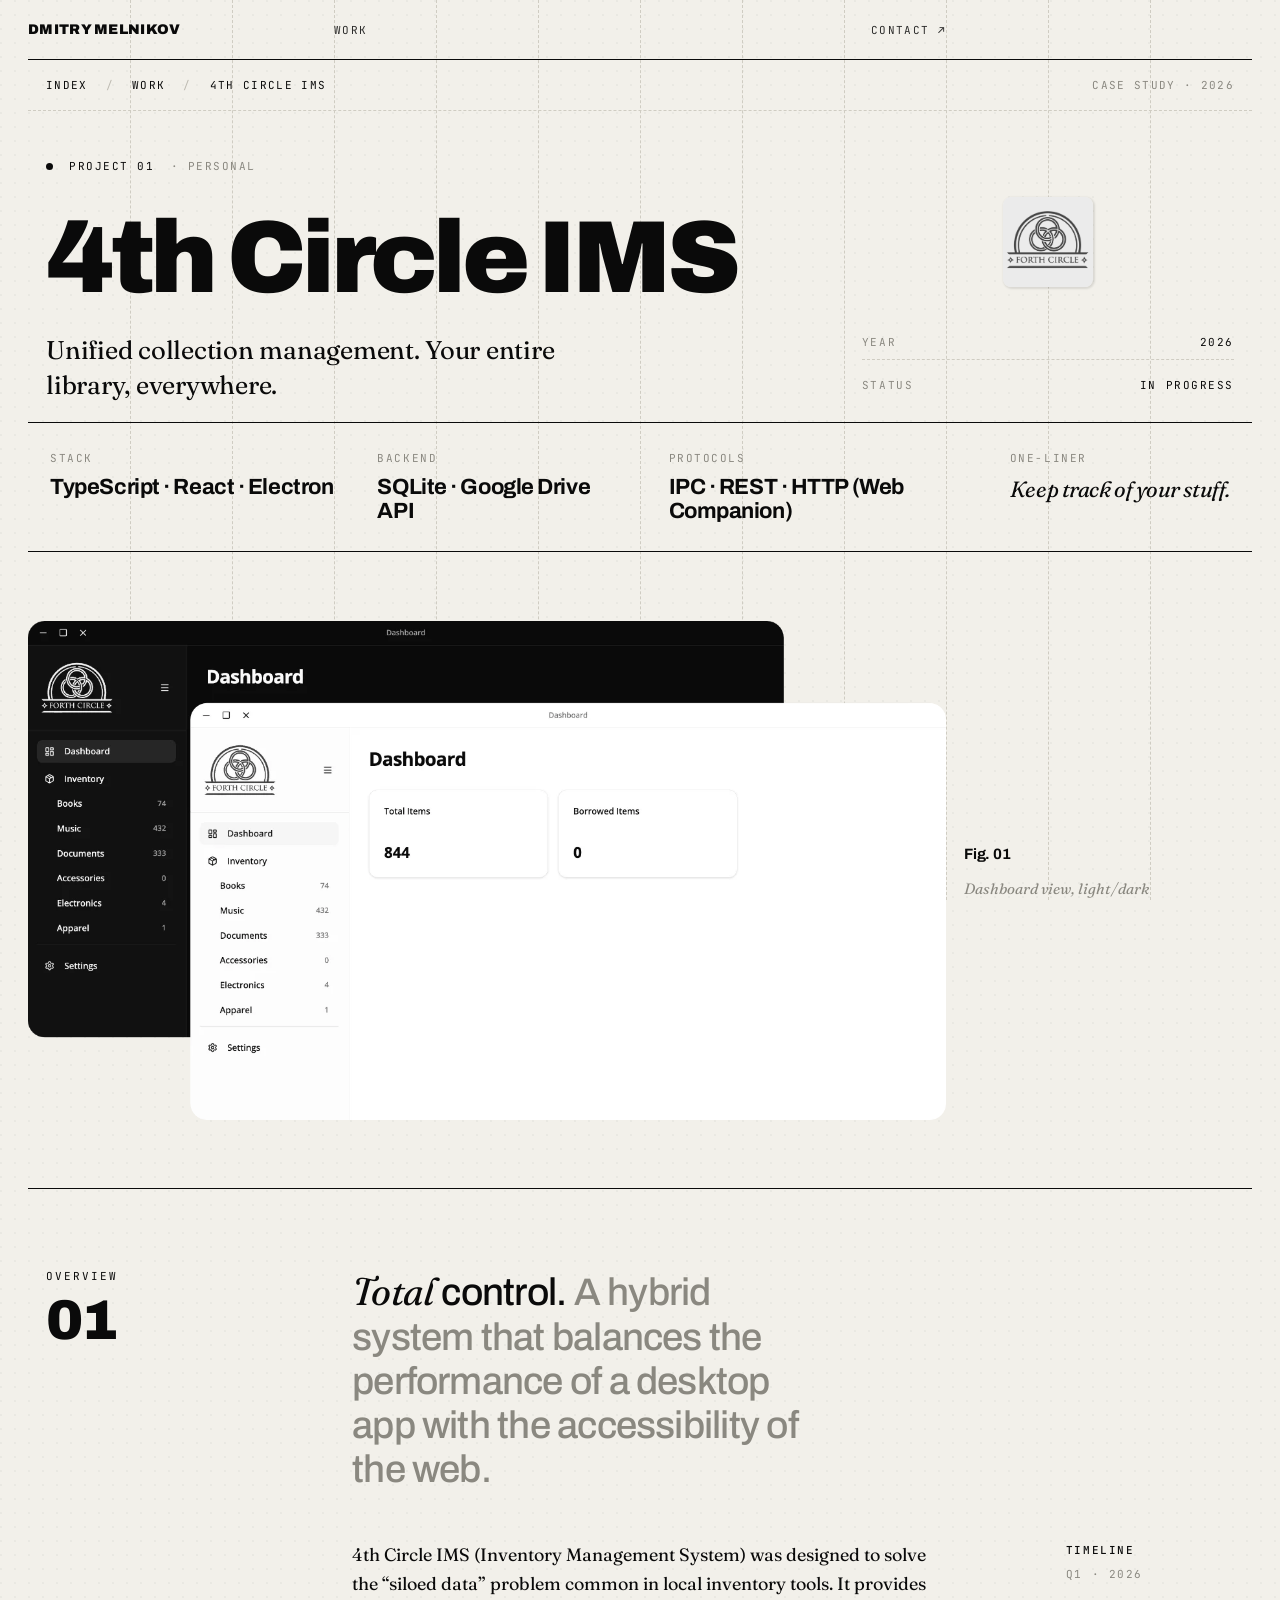
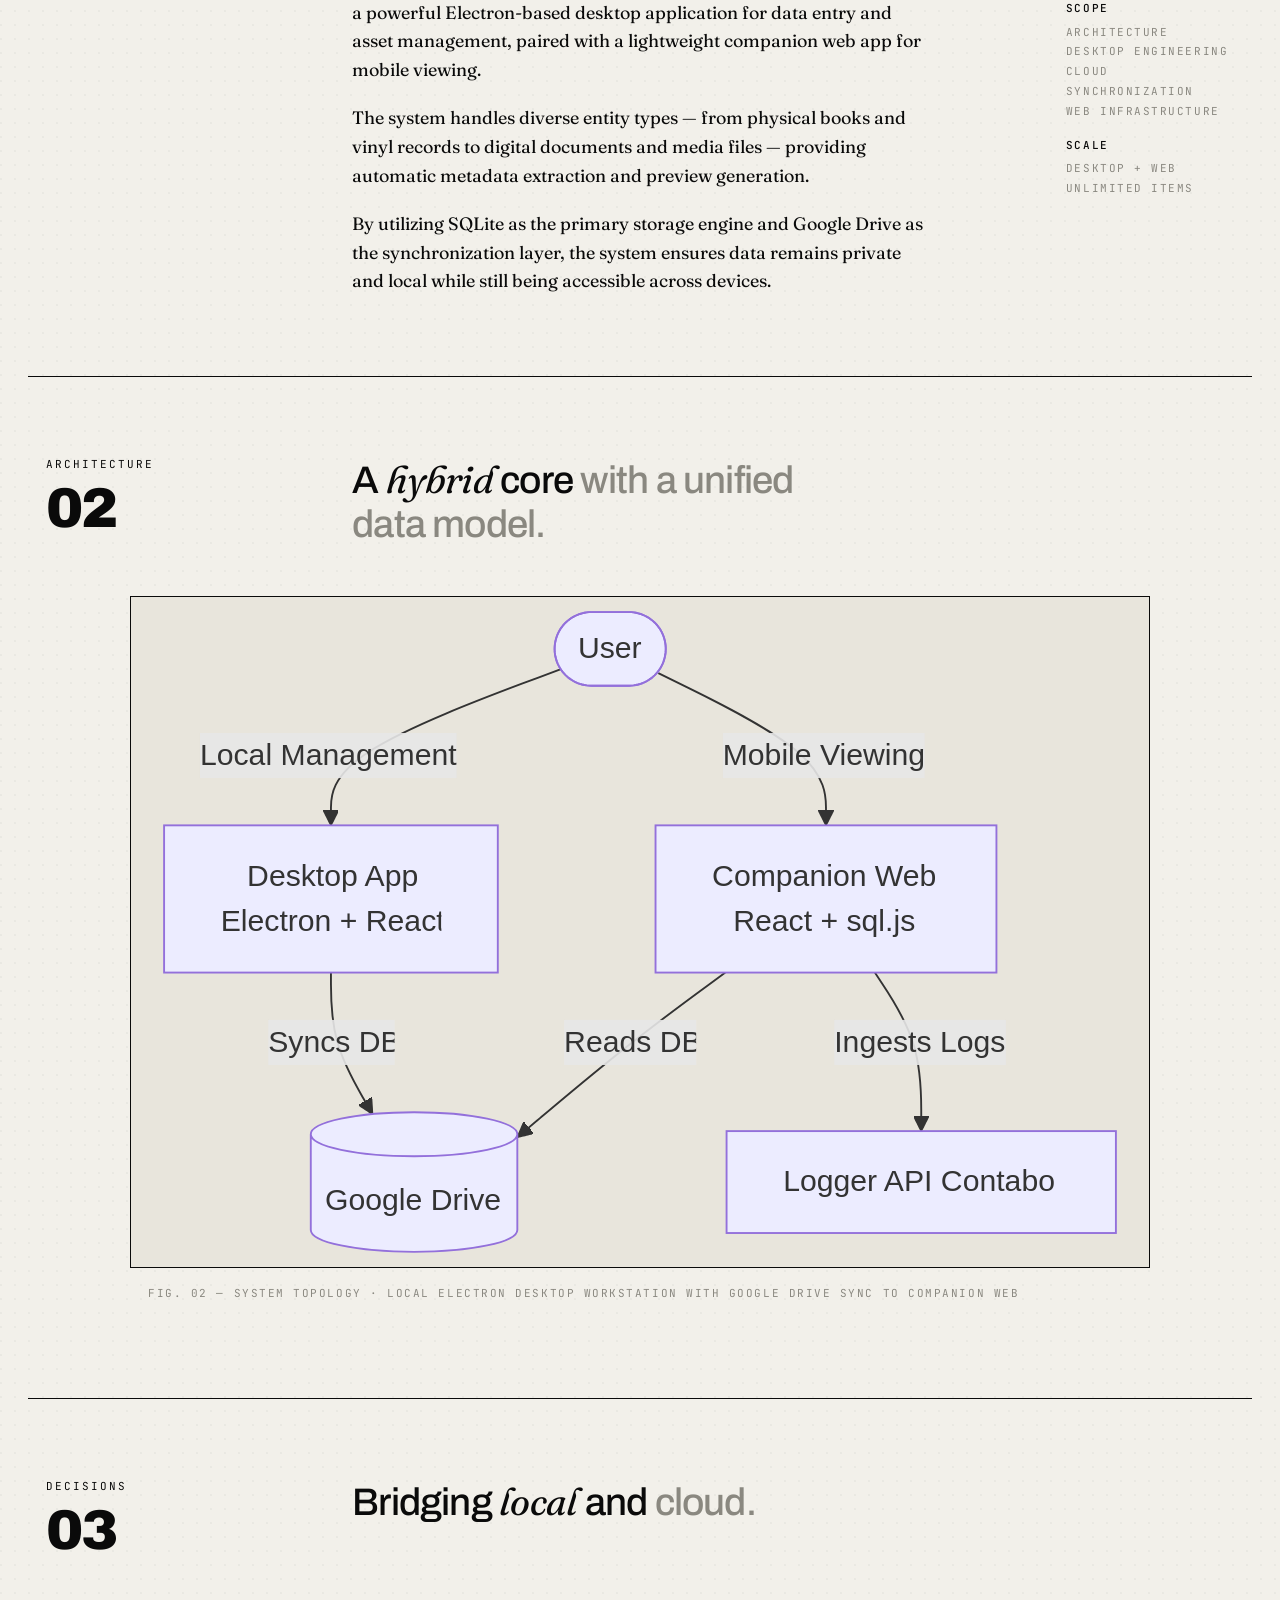
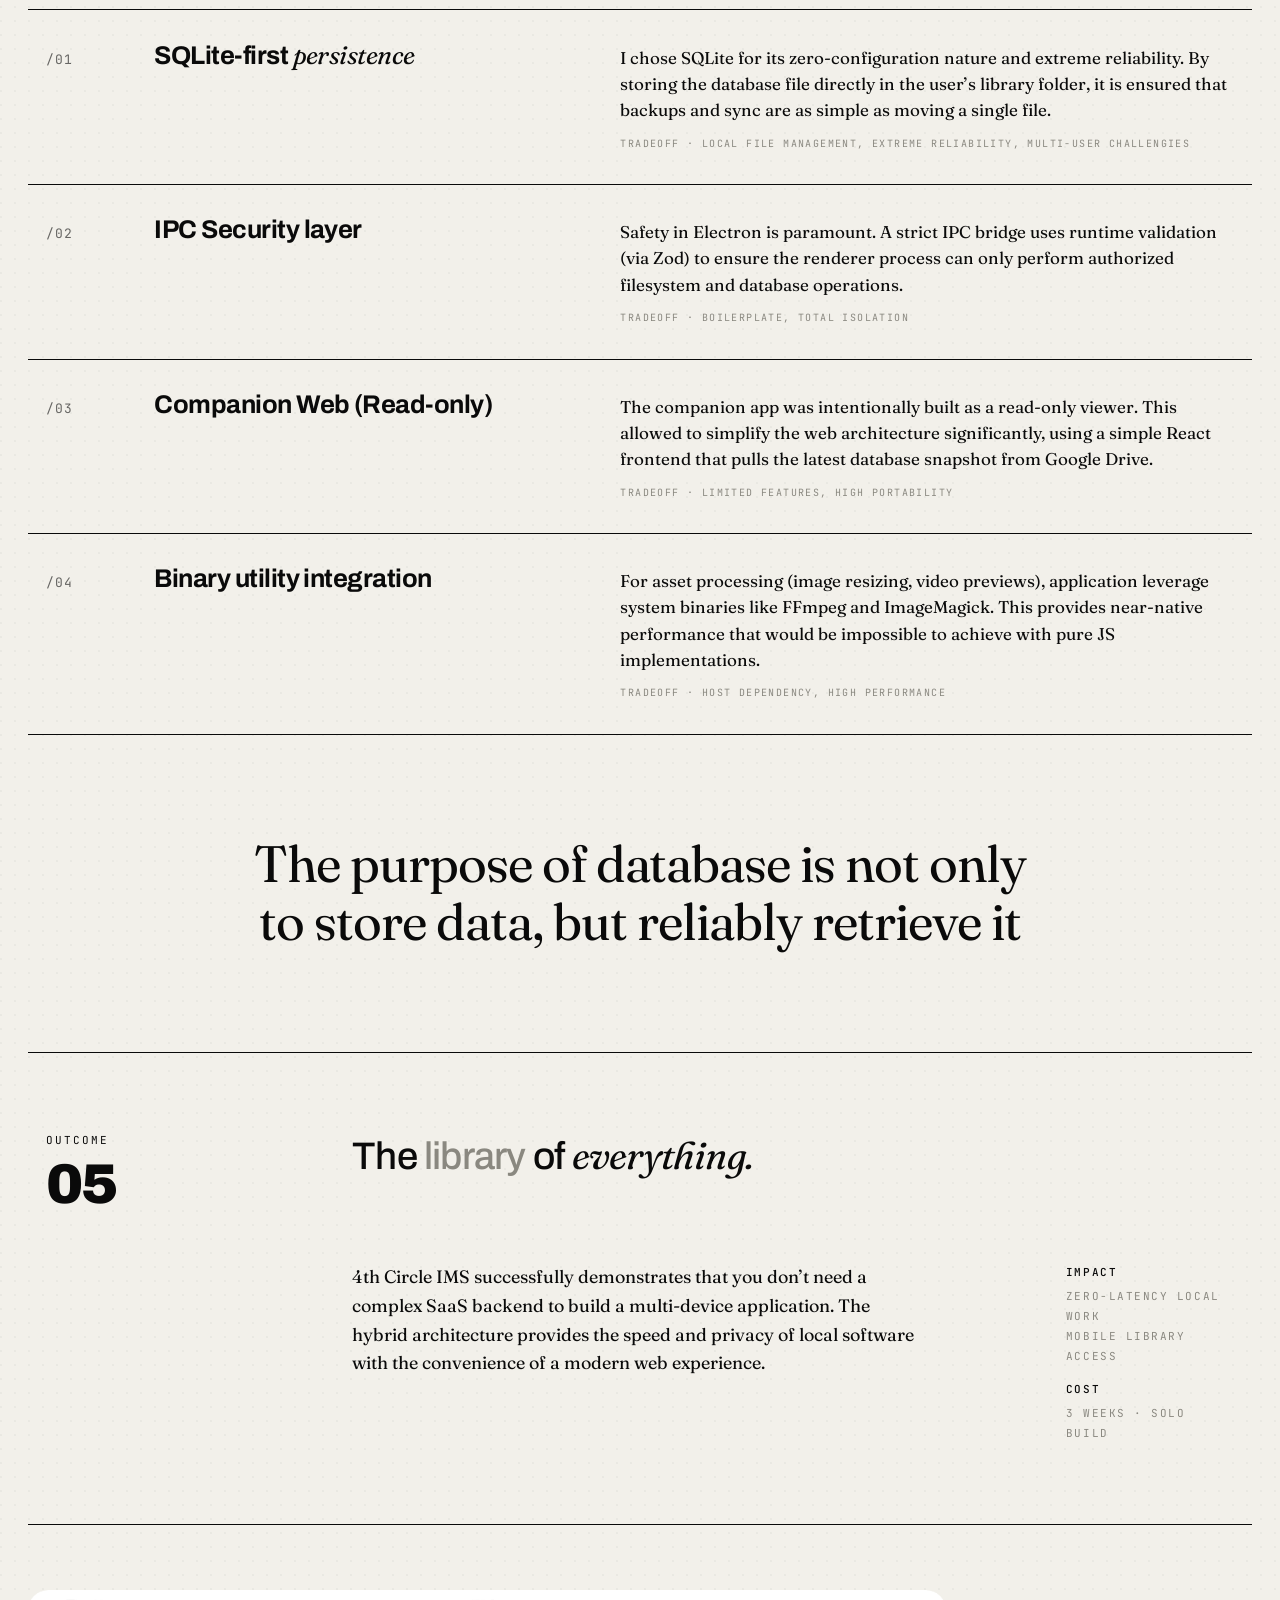
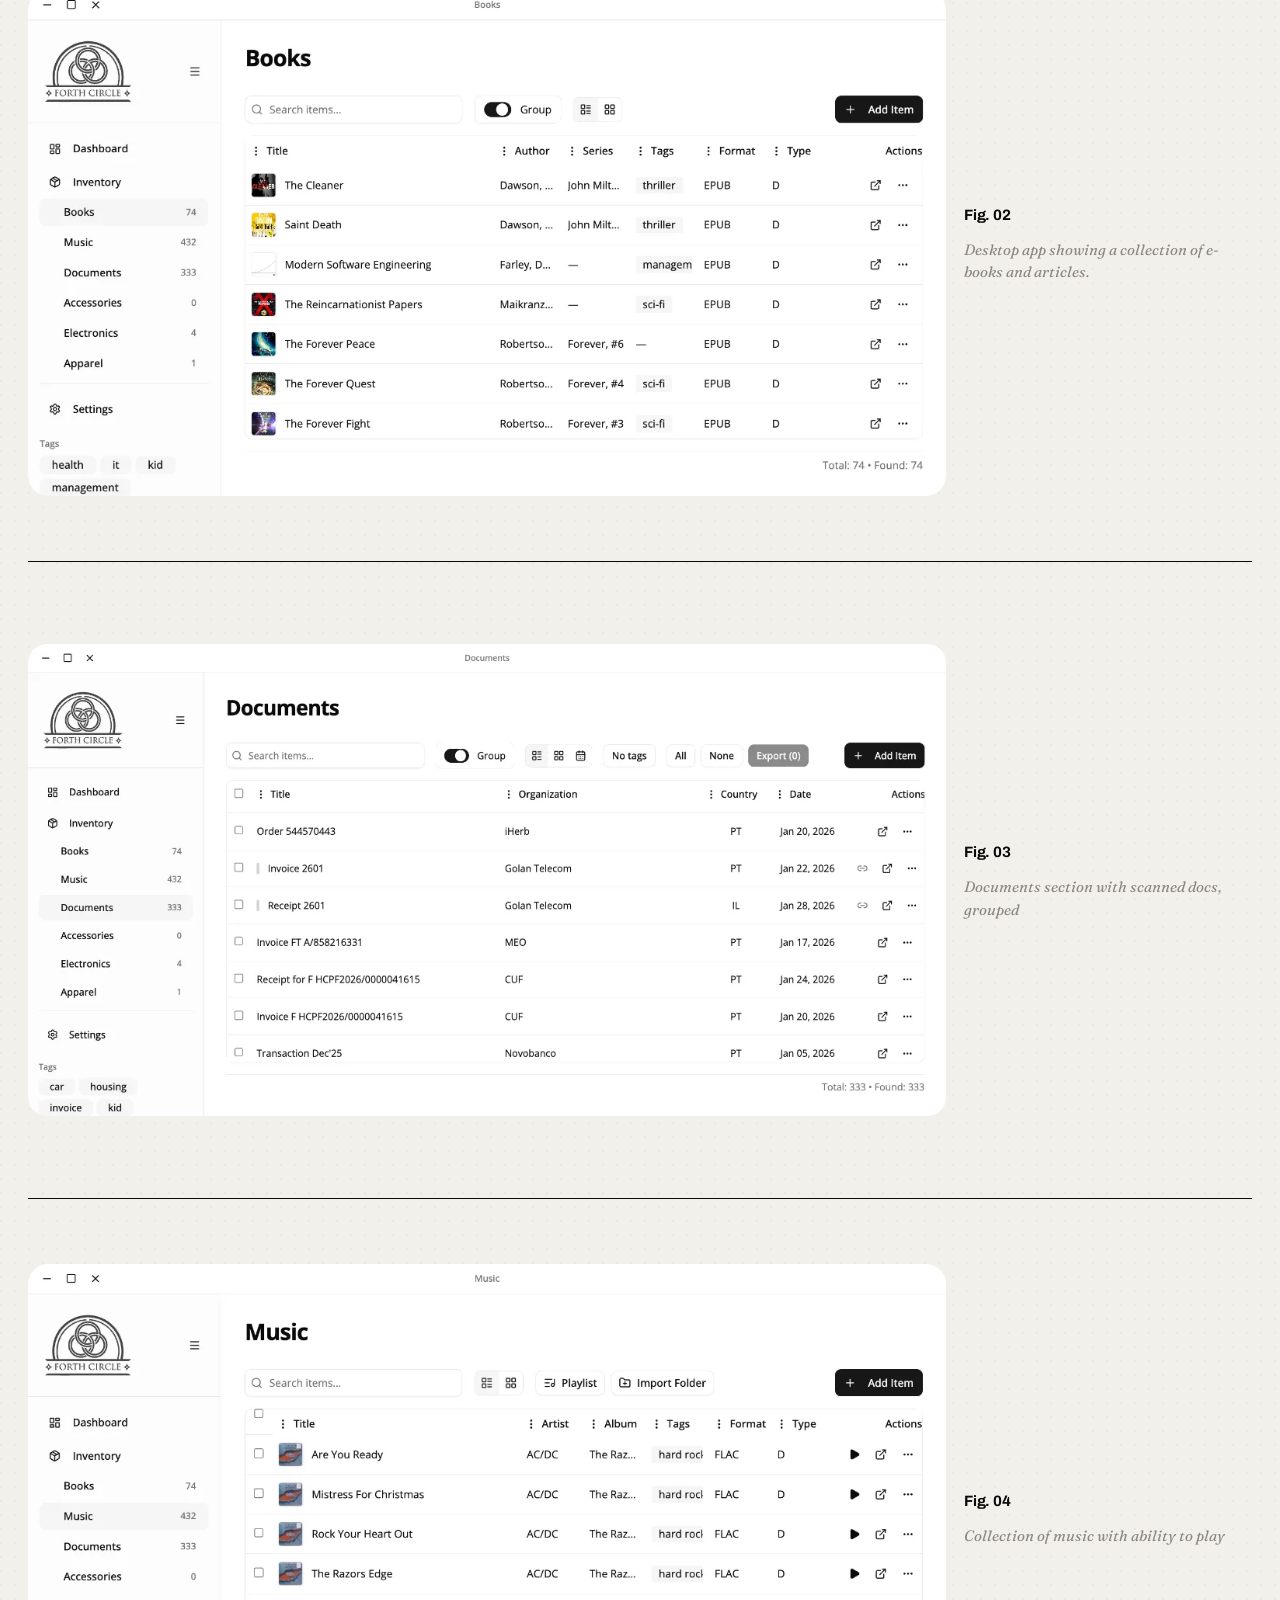
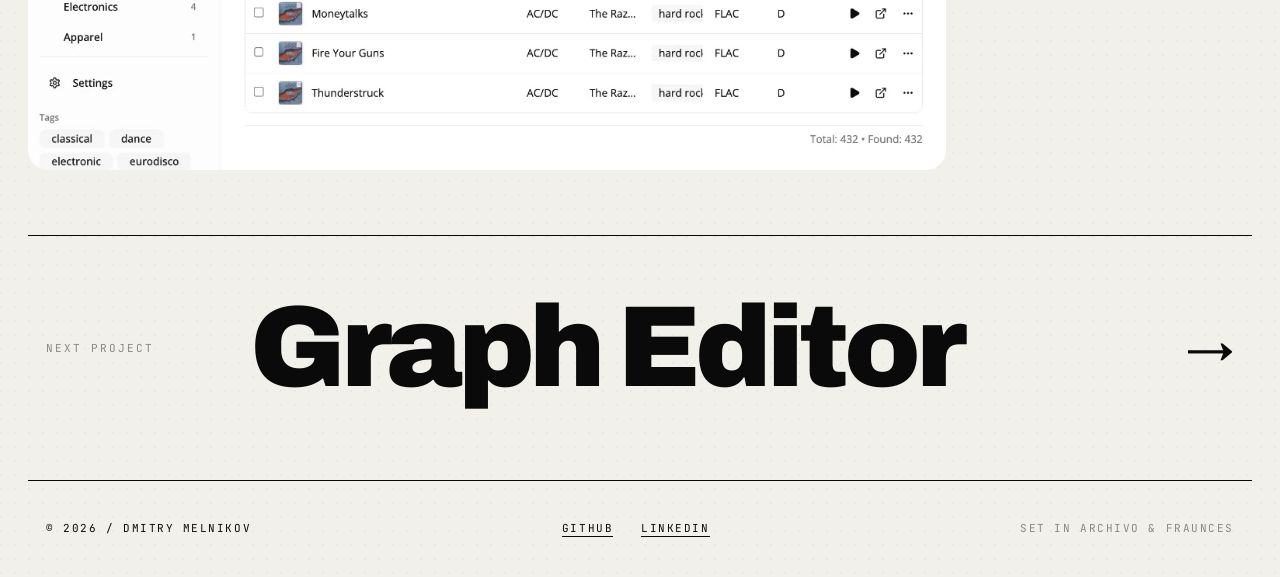
==== work/4th-circle-ims/index.html @ 2a7f94ef "v3" ====
<!DOCTYPE html><html lang="en"> <head><meta charset="UTF-8"><meta name="viewport" content="width=device-width, initial-scale=1.0"><meta name="generator" content="Astro v6.4.5"><meta name="description" content="A comprehensive hybrid inventory management system featuring an Electron desktop workstation and a companion web viewer, linked via Google Drive sync."><link rel="icon" type="image/x-icon" href="/favicon.ico"><link rel="icon" type="image/png" sizes="32x32" href="/favicon-32.png"><link rel="icon" type="image/png" sizes="192x192" href="/favicon-192.png"><link rel="apple-touch-icon" sizes="180x180" href="/apple-touch-icon.png"><link rel="manifest" href="/site.webmanifest"><title>4th Circle IMS — Dmitry</title><link rel="preconnect" href="https://fonts.googleapis.com"><link rel="preconnect" href="https://fonts.gstatic.com" crossorigin><link rel="stylesheet" href="https://fonts.googleapis.com/css2?family=Archivo:wght@400;500;700;900&family=JetBrains+Mono:wght@400;500&family=Fraunces:ital,opsz,wght@0,9..144,400;0,9..144,500;1,9..144,400&display=swap"><script type="module">class p extends Error{constructor(r){super("Could not get the public IP address",r),this.name="IpNotFoundError"}}const l=(t,r)=>{if(!t||typeof t!="string")return!1;if(r==="v6")return/^[\da-f:]+$/i.test(t)&&t.includes(":");const e=t.split(".");return e.length===4&&e.every(n=>{const o=Number(n);return!Number.isNaN(o)&&o>=0&&o<=255})},d=(t,r)=>{if(r&&r.throwIfAborted(),!t&&!r)return;const e=[];return t&&e.push(AbortSignal.timeout(t)),r&&e.push(r),e.length===1?e[0]:AbortSignal.any(e)},f=async(t,r)=>{if(!r)return t;r.throwIfAborted();const e=new Promise((n,o)=>{r.addEventListener("abort",()=>o(r.reason),{once:!0})});return Promise.race([t,e])},h=async(t,r,e={})=>{const o=[...r,...e.fallbackUrls??[]].map(async s=>{const i=await fetch(s);if(!i.ok)throw new Error(`HTTP ${i.status}: ${i.statusText}`);const u=(await i.text()).trim();if(l(u,t))return u;throw new Error("Invalid IP")});try{return await Promise.any(o)}catch(s){const c=(s.errors??[]).at?.(-1)??s;throw new p({cause:c})}},m=(t,r,e)=>{const n=d(e.timeout,e.signal);return f(r(),n)},w={timeout:5e3,onlyHttps:!1},g={v4:["https://ipv4.icanhazip.com/","https://api.ipify.org/"],v6:["https://ipv6.icanhazip.com/","https://api6.ipify.org/"]},y=(t,r)=>(e={})=>{const n={...w,...e};return m(t,()=>r(t,n),n)},b=(t,r)=>h(t,g[t],r),v=y("v4",b),I="https://logger-api.mlnkv.net/api",E="6g2mfVJG7GGqg5M5";async function a(t,r,e,n=0){const o={timestamp:new Date().toISOString(),level:t,message:r,env:"production",context:e};try{!(await fetch(`${I}/v1/ingest`,{method:"POST",headers:{"content-type":"application/json","x-ingest-key":E},body:JSON.stringify(o),keepalive:!0})).ok&&n===0&&setTimeout(()=>a(t,r,e,1),500)}catch{n===0&&setTimeout(()=>a(t,r,e,1),500)}}function P(){v().then(t=>{const r=window.location.pathname,e=r==="/"?"homepage":r.replace(/^\/|\/$/g,"");a("info","page_loaded",{ip:t,domain:"visit",to:e,path:r,referrer:document.referrer||null})},()=>{const t=window.location.pathname,r=t==="/"?"homepage":t.replace(/^\/|\/$/g,"");a("info","page_loaded",{ip:null,domain:"visit",to:r,path:t,referrer:document.referrer||null})})}P();</script><script type="module">const e=document.getElementById("scrollToTop");window.onscroll=function(){document.body.scrollTop>window.innerHeight/2||document.documentElement.scrollTop>window.innerHeight/2?(e?.classList.add("visible"),e?.classList.remove("hidden")):(e?.classList.add("hidden"),e?.classList.remove("visible"))};</script><link rel="stylesheet" href="/_astro/Base.BFqmHQPo.css">
<link rel="stylesheet" href="/_astro/_slug_.BE7n2Sn3.css"></head> <body> <div class="grid-lines" aria-hidden="true"> <span></span><span></span><span></span><span></span> <span></span><span></span><span></span><span></span> <span></span><span></span><span></span><span></span> </div> <div class="shell"> <header class="topbar rise d1"> <a href="/" class="brand"> <!-- <span class="brand-mark" aria-hidden="true"></span> -->
DMITRY MELNIKOV
</a> <div class="nav-item"><a href="/#work">Work</a></div> <!-- <div class="nav-item"><a href="/writing">Writing</a></div> --> <div class="nav-item right"> <a href="https://www.linkedin.com/in/dmitry-melnikov-pm/">Contact ↗</a> </div> </header>   <nav class="crumb rise d1"> <div class="left"> <a href="/">Index</a> <span class="sep">/</span> <a href="/#work">Work</a> <span class="sep">/</span> <span>4th Circle IMS</span> </div> <div class="right">Case study · 2026</div> </nav>  <section class="p-hero"> <div class="p-hero-left"> <div class="p-hero-tag rise d2"> <span class="dot"></span> <span>Project 01</span> <span class="mute">· Personal</span> </div> <h1 class="project-title rise d2">4th Circle IMS</h1> <p class="project-sub rise d3">Unified collection management. <span class="soft">Your entire library, everywhere.</span></p> </div> <div class="p-hero-right rise d4"> <div class="p-icon" style="background-image: url(/_astro/icon.CFMRCSYI.webp)"></div> <div class="row"> <span class="k">Year</span><span class="v">2026</span> </div> <div class="row"> <span class="k">Status</span><span class="v">In progress</span> </div>  </div> </section>  <section class="strip"> <div class="strip-cell"> <div class="label">Stack</div> <div class="val">TypeScript · React · Electron</div> </div> <div class="strip-cell"> <div class="label">Backend</div> <div class="val">SQLite · Google Drive API</div> </div>  <div class="strip-cell"> <div class="label">Protocols</div> <div class="val">IPC · REST · HTTP (Web Companion)</div> </div> <div class="strip-cell"> <div class="label">One-liner</div> <div class="val serif">Keep track of your stuff.</div> </div> </section>  <section class="cover"> <div class="cover-art" style="background-image: url(/_astro/cover.C3upI4Th.webp)" aria-label="Light/dark theme support"></div> <div class="cover-caption"> <strong>Fig. 01</strong> <p>Dashboard view, light/dark</p> </div> </section> <section id="section" class="block" style> <div class="sec-head"> <div class="sec-num"> Overview <span class="big">01</span> </div> <h2 class="sec-title"> <p><span class="serif">Total </span>control. <span class="soft">A hybrid system that balances the performance of a desktop app with the accessibility of the web.</span></p> </h2> </div> <div class="prose"> <div class="prose-body"> <p>4th Circle IMS (Inventory Management System) was designed to solve the “siloed data” problem common in local inventory tools. It provides a powerful Electron-based desktop application for data entry and asset management, paired with a lightweight companion web app for mobile viewing.</p><p>The system handles diverse entity types — from physical books and vinyl records to digital documents and media files — providing automatic metadata extraction and preview generation.</p><p>By utilizing SQLite as the primary storage engine and Google Drive as the synchronization layer, the system ensures data remains private and local while still being accessible across devices.</p> </div> <div class="prose-side"> <p><strong>Timeline</strong>
Q1 · 2026
<strong>Scope</strong>
Architecture<br/>Desktop Engineering<br/>Cloud Synchronization<br/>Web Infrastructure
<strong>Scale</strong>
Desktop + Web<br/>Unlimited Items</p> </div> </div> </section>
<section id="section" class="block" style> <div class="sec-head"> <div class="sec-num"> Architecture <span class="big">02</span> </div> <h2 class="sec-title"> <p>A <span class="serif">hybrid </span>core <span class="soft">with a unified data model.</span></p> </h2> </div> <div class="arch-wrap"> <div class="arch"> <img src="/_astro/architecture.DsLuJLRJ.svg" alt="4th Circle IMS architecture diagram showing Electron, SQLite, Google Drive, and React Companion Web"> </div> <div class="arch-caption"> <span>Fig. 02 — System Topology · Local Electron desktop workstation with Google Drive sync to Companion Web</span> <span></span> </div> </div> </section>
<section id="section" class="block" style="padding-bottom:0;border-bottom:0;"> <div class="sec-head"> <div class="sec-num"> Decisions <span class="big">03</span> </div> <h2 class="sec-title"> <p>Bridging <span class="serif">local </span>and <span class="soft">cloud.</span></p> </h2> </div> <div class="decisions"> <div class="decision"> <div class="d-num">/01</div> <div class="d-name">SQLite-first <span class="serif">persistence</span></div> <div class="d-body"> <p>I chose SQLite for its zero-configuration nature and extreme reliability. By storing the database file directly in the user’s library folder, it is ensured that backups and sync are as simple as moving a single file.</p> <div class="tag">Tradeoff · local file management, extreme reliability, multi-user challengies</div> </div> </div><div class="decision"> <div class="d-num">/02</div> <div class="d-name">IPC Security layer</div> <div class="d-body"> <p>Safety in Electron is paramount. A strict IPC bridge uses runtime validation (via Zod) to ensure the renderer process can only perform authorized filesystem and database operations.</p> <div class="tag">Tradeoff · boilerplate, total isolation</div> </div> </div><div class="decision"> <div class="d-num">/03</div> <div class="d-name">Companion Web (Read-only)</div> <div class="d-body"> <p>The companion app was intentionally built as a read-only viewer. This allowed to simplify the web architecture significantly, using a simple React frontend that pulls the latest database snapshot from Google Drive.</p> <div class="tag">Tradeoff · limited features, high portability</div> </div> </div><div class="decision"> <div class="d-num">/04</div> <div class="d-name">Binary utility integration</div> <div class="d-body"> <p>For asset processing (image resizing, video previews), application leverage system binaries like FFmpeg and ImageMagick. This provides near-native performance that would be impossible to achieve with pure JS implementations.</p> <div class="tag">Tradeoff · host dependency, high performance</div> </div> </div> </div> </section>
<section class="quote-block"> <blockquote><p>The purpose of database is not only to store data, but reliably retrieve it</p></blockquote>  </section>
<section id="section" class="block" style> <div class="sec-head"> <div class="sec-num"> Outcome <span class="big">05</span> </div> <h2 class="sec-title"> <p>The <span class="soft">library </span>of <span class="serif">everything.</span></p> </h2> </div> <div class="prose"> <div class="prose-body"> <p>4th Circle IMS successfully demonstrates that you don’t need a complex SaaS backend to build a multi-device application. The hybrid architecture provides the speed and privacy of local software with the convenience of a modern web experience.</p> </div> <div class="prose-side"> <p><strong>Impact</strong>
Zero-latency local work<br/>Mobile library access
<strong>Cost</strong>
3 weeks · Solo build</p> </div> </div> </section> <div class="screenshots"> <section key="0" class="cover"> <div class="cover-art" style="background-image: url(/_astro/screenshot-1.C3PVQ5SA.webp)" aria-label="Desktop app showing a collection of e-books and articles."></div> <div class="cover-caption"> <strong>Fig. 02</strong> <p>Desktop app showing a collection of e-books and articles.</p> </div> </section><section key="1" class="cover"> <div class="cover-art" style="background-image: url(/_astro/screenshot-2.Bfg7-IJC.webp)" aria-label="Documents section with scanned docs, grouped"></div> <div class="cover-caption"> <strong>Fig. 03</strong> <p>Documents section with scanned docs, grouped</p> </div> </section><section key="2" class="cover"> <div class="cover-art" style="background-image: url(/_astro/screenshot-3.DzPk2e_P.webp)" aria-label="Collection of music with ability to play"></div> <div class="cover-caption"> <strong>Fig. 04</strong> <p>Collection of music with ability to play</p> </div> </section> </div> <a href="/work/graph-editor" class="next"> <div class="next-label">Next project</div> <div class="next-name">Graph Editor</div> <div class="next-arrow">→</div> </a> <footer> <div class="foot"> <div>© 2026 / Dmitry Melnikov</div> <div class="foot-links"> <!-- <a href="mailto:hi@example.com">Email</a> --> <a href="https://github.com/d-mv/" target="_blank" rel="noopener">GitHub</a> <a href="https://www.linkedin.com/in/dmitry-melnikov-pm/" target="_blank" rel="noopener">LinkedIn</a> </div> <div class="foot-credit">Set in Archivo &amp; Fraunces</div> </div> </footer> </div> <button id="scrollToTop" class="scroll-top-button" onclick="window.scrollTo({ top: 0, behavior: 'smooth' })"> <img src="/up.svg" alt="Scroll to top"> </button> </body></html>
---- _astro/Base.BFqmHQPo.css ----
:root{--paper: #f2f0ea;--ink: #0a0a0a;--ink-soft: #1a1a1a;--mute: #8a8880;--mute-2: #bdbab1;--grid: #cfccc2;--panel: #e8e5dc;--gutter: clamp(16px, 2.2vw, 32px);--cell-pad-x: 18px;--cell-pad-y: 26px;--font-display: "Archivo", system-ui, sans-serif;--font-serif: "Fraunces", Georgia, serif;--font-mono: "JetBrains Mono", ui-monospace, monospace;--fs-mono-label: 11px;--fs-body: 16px;--fs-prose: clamp(17px, 1.4vw, 20px);--fs-section-title: clamp(24px, 3vw, 44px);--fs-display: clamp(64px, 12vw, 190px);--fs-display-mid: clamp(56px, 8vw, 156px);--fs-display-sm: clamp(48px, 9vw, 140px);--tr-mono: .14em;--tr-mono-tight: .12em;--tr-mono-wide: .18em;--tr-display-tight: -.045em;--tr-display-mid: -.02em;--lh-display: .88;--lh-prose: 1.6;--lh-mono: 1.7}*,*:before,*:after{box-sizing:border-box;margin:0;padding:0}html,body{background:var(--paper);color:var(--ink);font-family:var(--font-display);font-size:var(--fs-body);-webkit-font-smoothing:antialiased;text-rendering:optimizeLegibility}body{min-height:100vh;overflow-x:hidden;background-image:radial-gradient(circle at 1px 1px,rgba(10,10,10,.035) 1px,transparent 0);background-size:14px 14px}a{color:inherit}.shell{max-width:1600px;margin:0 auto;padding:0 var(--gutter);position:relative}.grid-lines{position:fixed;inset:0;pointer-events:none;z-index:0;max-width:1600px;margin:0 auto;padding:0 var(--gutter);display:grid;grid-template-columns:repeat(12,1fr)}.grid-lines>span{border-left:1px dashed var(--grid);height:100%}.grid-lines>span:first-child{border-left:none}.topbar{position:relative;z-index:2;display:grid;grid-template-columns:1fr 1fr 1fr 1fr;align-items:center;padding:22px 0;border-bottom:1px solid var(--ink);font-family:var(--font-mono);font-size:var(--fs-mono-label);letter-spacing:var(--tr-mono-tight);text-transform:uppercase}.topbar a{text-decoration:none;opacity:.85}.topbar a:hover{opacity:1}.brand{display:flex;align-items:center;gap:10px;font-family:var(--font-display);font-weight:900;font-size:14px;letter-spacing:.02em;text-decoration:none;opacity:1!important;white-space:nowrap}.brand-mark{width:18px;height:18px;border-radius:50%;background:var(--ink);position:relative;display:inline-block}.brand-mark:after{content:"";position:absolute;inset:3px 0 3px 9px;background:var(--paper)}.nav-item.right{justify-self:end}.scroll-top-button{position:fixed;bottom:20px;right:20px;background:transparent;border:none;border-radius:50%;width:40px;height:40px;align-items:center;justify-content:center;cursor:pointer;opacity:.7;z-index:100}.hidden{display:none}.visible{display:flex}.scroll-top-button:hover{opacity:1}.scroll-top-button img{width:16px;height:16px}footer{position:relative;z-index:1;padding:40px 0;display:grid;grid-template-columns:repeat(12,1fr)}.foot{grid-column:1 / span 12;padding:0 var(--cell-pad-x);display:flex;justify-content:space-between;font-family:var(--font-mono);font-size:var(--fs-mono-label);letter-spacing:var(--tr-mono);text-transform:uppercase}.foot a{text-decoration:none;border-bottom:1px solid currentColor;padding-bottom:1px}.foot .foot-links{display:flex;gap:28px}.foot .foot-credit{color:var(--mute)}section.block{position:relative;z-index:1;padding:80px 0;border-bottom:1px solid var(--ink)}.sec-head{display:grid;grid-template-columns:repeat(12,1fr);padding:0 0 50px}.sec-num{grid-column:1 / span 3;padding:0 var(--cell-pad-x);font-family:var(--font-mono);font-size:var(--fs-mono-label);letter-spacing:var(--tr-mono-wide);text-transform:uppercase}.sec-num .big{display:block;font-family:var(--font-display);font-weight:900;font-size:56px;letter-spacing:-.04em;line-height:1;margin-top:10px}.sec-title{grid-column:4 / span 9;padding:0 var(--cell-pad-x);font-family:var(--font-display);font-weight:500;font-size:var(--fs-section-title);line-height:1.15;letter-spacing:var(--tr-display-mid);max-width:22ch}.sec-title .soft{color:var(--mute)}.sec-title .serif{font-family:var(--font-serif);font-style:italic;font-weight:400}.prose{display:grid;grid-template-columns:repeat(12,1fr)}.prose-body{grid-column:4 / span 6;padding:0 var(--cell-pad-x);font-family:var(--font-serif);font-size:var(--fs-prose);line-height:var(--lh-prose)}.prose-body p+p{margin-top:1.1em}.prose-body em{font-style:italic}.prose-body a{text-decoration:underline;text-underline-offset:4px;text-decoration-thickness:1px}.prose-side{grid-column:11 / span 2;padding:0 var(--cell-pad-x);font-family:var(--font-mono);font-size:var(--fs-mono-label);letter-spacing:var(--tr-mono);text-transform:uppercase;line-height:1.8;color:var(--mute)}.prose-side strong{display:block;color:var(--ink);font-weight:500;margin-bottom:4px;margin-top:14px}.prose-side strong:first-child{margin-top:0}@keyframes rise{0%{opacity:0;transform:translateY(20px)}to{opacity:1;transform:none}}.rise{opacity:0;animation:rise .9s cubic-bezier(.2,.7,.2,1) forwards}.d1{animation-delay:.05s}.d2{animation-delay:.15s}.d3{animation-delay:.28s}.d4{animation-delay:.42s}.d5{animation-delay:.58s}@keyframes spin{to{transform:rotate(360deg)}}.spin-slow{transform-origin:center;animation:spin 40s linear infinite}@media(max-width:900px){.topbar{grid-template-columns:1fr 1fr;gap:12px}.topbar .nav-item:nth-child(2),.topbar .nav-item:nth-child(3){display:none}.sec-head{grid-template-columns:1fr}.sec-num,.sec-title{grid-column:1 / -1;padding:0 4px}.sec-title{margin-top:20px}.prose{grid-template-columns:1fr}.prose-body,.prose-side{grid-column:1 / -1;padding:0 4px}.prose-side{margin-top:30px}.foot{flex-direction:column;gap:10px}}
---- _astro/_slug_.BE7n2Sn3.css ----
.crumb{position:relative;z-index:1;display:grid;grid-template-columns:repeat(12,1fr);padding:18px 0;border-bottom:1px dashed var(--grid);font-family:var(--font-mono);font-size:var(--fs-mono-label);letter-spacing:var(--tr-mono-tight);text-transform:uppercase}.crumb .left{grid-column:1 / span 6;padding:0 var(--cell-pad-x);display:flex;gap:18px;align-items:center}.crumb .right{grid-column:7 / span 6;padding:0 var(--cell-pad-x);text-align:right;color:var(--mute)}.crumb a{text-decoration:none}.crumb .sep{color:var(--mute-2)}.p-hero{position:relative;z-index:1;display:grid;grid-template-columns:repeat(12,1fr);border-bottom:1px solid var(--ink);padding:48px 0 20px}.p-hero-left{grid-column:1 / span 8;padding:0 var(--cell-pad-x)}.p-hero-tag{font-family:var(--font-mono);font-size:var(--fs-mono-label);letter-spacing:var(--tr-mono);text-transform:uppercase;margin-bottom:40px;display:flex;gap:16px;align-items:center}.p-hero-tag .dot{width:7px;height:7px;border-radius:50%;background:var(--ink);display:inline-block}.p-hero-tag .mute{color:var(--mute)}.project-title{font-family:var(--font-display);font-weight:900;font-size:var(--fs-display-mid);line-height:var(--lh-display);letter-spacing:var(--tr-display-tight);margin-bottom:30px}.project-title .serif{font-family:var(--font-serif);font-style:italic;font-weight:400}.project-sub{font-family:var(--font-serif);font-weight:400;font-size:clamp(20px,2vw,30px);line-height:1.35;max-width:32ch;letter-spacing:-.01em}.project-sub em{font-style:italic;text-decoration:underline;text-underline-offset:5px;text-decoration-thickness:1px}.p-hero-right{grid-column:9 / span 4;padding:0 var(--cell-pad-x);display:flex;flex-direction:column;justify-content:flex-end;gap:18px;font-family:var(--font-mono);font-size:var(--fs-mono-label);letter-spacing:var(--tr-mono);text-transform:uppercase}.p-hero-right .row{display:flex;justify-content:space-between;gap:12px;padding-bottom:10px;border-bottom:1px dashed var(--grid)}.p-hero-right .row:last-child{border-bottom:none}.p-hero-right .k{color:var(--mute)}.p-hero-right .v{text-align:right}.p-icon{height:90px;aspect-ratio:1 / 1;background-position:center;background-size:contain;background-repeat:no-repeat;margin-bottom:30px;width:fit-content;margin-inline:auto;border-radius:8px;box-shadow:1px 1px 2px 1px #0000001a}.strip{position:relative;z-index:1;display:grid;grid-template-columns:repeat(4,auto);border-bottom:1px solid var(--ink)}.strip-cell{padding:28px 22px;font-family:var(--font-mono);font-size:var(--fs-mono-label);letter-spacing:var(--tr-mono);text-transform:uppercase}.strip-cell .label{color:var(--mute);margin-bottom:10px}.strip-cell .val{font-family:var(--font-display);font-weight:700;font-size:22px;letter-spacing:var(--tr-display-mid);text-transform:none}.strip-cell .val.serif{font-family:var(--font-serif);font-style:italic;font-weight:400}.cover{position:relative;z-index:1;border-bottom:1px solid var(--ink);padding:60px 0;display:grid;grid-template-columns:repeat(12,1fr);align-items:center;min-height:50vh}.screenshots{display:flex;flex-flow:column nowrap}.cover-art{height:fit-content;background-position:center;background-size:cover;background-size:contain;background-repeat:no-repeat;grid-column:1 / span 9;aspect-ratio:16 / 9;position:relative;padding:0 var(--cell-pad-x)}.cover-art svg,.cover-art img{width:100%;height:100%;display:block}.cover-caption{grid-column:10 / span 3;padding:0 var(--cell-pad-x);font-family:var(--font-mono);font-size:var(--fs-mono-label);letter-spacing:var(--tr-mono);text-transform:uppercase;line-height:1.8}.cover-caption strong{display:block;font-family:var(--font-display);font-weight:700;text-transform:none;letter-spacing:-.01em;font-size:15px;margin-bottom:10px}.cover-caption p{color:var(--mute);text-transform:none;letter-spacing:0;font-family:var(--font-serif);font-size:15px;line-height:1.5;font-style:italic}.decisions{border-top:1px solid var(--ink)}.decision{display:grid;grid-template-columns:80px 1fr 1.4fr;padding:30px 18px;gap:28px;border-bottom:1px solid var(--ink);align-items:baseline}.decision .d-num{font-family:var(--font-mono);font-size:13px;letter-spacing:.08em;opacity:.6}.decision .d-name{font-family:var(--font-display);font-weight:700;font-size:clamp(20px,2vw,28px);letter-spacing:var(--tr-display-mid);line-height:1.2}.decision .d-name .serif{font-family:var(--font-serif);font-style:italic;font-weight:400}.decision .d-body{font-family:var(--font-serif);font-size:17px;line-height:1.55}.decision .d-body .tag{display:inline-block;margin-top:12px;font-family:var(--font-mono);font-size:10px;letter-spacing:var(--tr-mono);text-transform:uppercase;color:var(--mute)}.arch-wrap{display:grid;grid-template-columns:repeat(12,1fr)}.arch{grid-column:2 / span 10;padding:0 var(--cell-pad-x);border:1px solid var(--ink);background:var(--panel);position:relative;overflow:hidden}.arch svg,.arch img{display:block;width:100%;height:auto}.arch-caption{grid-column:2 / span 10;padding:18px;font-family:var(--font-mono);font-size:var(--fs-mono-label);letter-spacing:var(--tr-mono);text-transform:uppercase;color:var(--mute);display:flex;justify-content:space-between}.gallery{display:grid;grid-template-columns:repeat(12,1fr);gap:1px;background:var(--ink);border-top:1px solid var(--ink);border-bottom:1px solid var(--ink)}.gal-tile{grid-column:span 6;background:var(--panel);aspect-ratio:16 / 10;padding:30px;position:relative;display:flex;flex-direction:column;justify-content:space-between;overflow:hidden}.gal-tile.wide{grid-column:span 12;aspect-ratio:auto;min-height:420px}.gal-tile .g-num{font-family:var(--font-mono);font-size:var(--fs-mono-label);letter-spacing:var(--tr-mono);text-transform:uppercase;color:var(--mute)}.gal-tile .g-name{font-family:var(--font-display);font-weight:700;font-size:20px;letter-spacing:var(--tr-display-mid)}.gal-tile .g-art{position:absolute;inset:0;display:flex;align-items:center;justify-content:center;pointer-events:none}.gal-tile .g-art svg,.gal-tile .g-art img{width:60%;height:auto;max-height:70%;object-fit:contain}.quote-block{padding:100px 0;text-align:center;display:grid;grid-template-columns:repeat(12,1fr);border-bottom:1px solid var(--ink)}.quote-block blockquote{grid-column:3 / span 8;padding:0 var(--cell-pad-x);font-family:var(--font-serif);font-weight:400;font-size:clamp(28px,4vw,54px);line-height:1.15;letter-spacing:var(--tr-display-mid)}.quote-block blockquote em{font-style:italic}.quote-block .cite{grid-column:3 / span 8;padding:30px var(--cell-pad-x) 0;font-family:var(--font-mono);font-size:var(--fs-mono-label);letter-spacing:var(--tr-mono-wide);text-transform:uppercase;color:var(--mute)}.next{position:relative;z-index:1;padding:60px 0 80px;border-bottom:1px solid var(--ink);display:grid;grid-template-columns:repeat(12,1fr);align-items:end;cursor:pointer;text-decoration:none;color:inherit;transition:background .4s ease,color .4s ease}.next:hover{background:var(--ink);color:var(--paper)}.next-label{grid-column:1 / span 2;padding:0 var(--cell-pad-x);font-family:var(--font-mono);font-size:var(--fs-mono-label);letter-spacing:var(--tr-mono-wide);text-transform:uppercase;color:var(--mute);align-self:center}.next:hover .next-label{color:var(--mute-2)}.next-name{grid-column:3 / span 8;align-self:center;padding:0 var(--cell-pad-x);font-family:var(--font-display);font-weight:900;font-size:var(--fs-display-sm);letter-spacing:var(--tr-display-tight);line-height:.9}.next-name .serif{font-family:var(--font-serif);font-style:italic;font-weight:400}.next-arrow{grid-column:11 / span 2;padding:0 var(--cell-pad-x);justify-self:end;font-family:var(--font-display);font-size:48px;line-height:1;transition:transform .4s ease;align-self:center}.next:hover .next-arrow{transform:translate(14px)}@media(max-width:900px){.crumb{grid-template-columns:1fr}.crumb .left,.crumb .right{grid-column:1 / -1;padding:6px 4px;text-align:left}.p-hero{grid-template-columns:1fr;padding:30px 0}.p-hero-left,.p-hero-right{grid-column:1 / -1;padding:0 4px;margin-top:20px}.strip{grid-template-columns:1fr 1fr}.strip-cell:nth-child(2){border-right:none}.strip-cell{border-bottom:1px dashed var(--grid)}.cover{grid-template-columns:1fr;padding:40px 0}.cover-art,.cover-caption{grid-column:1 / -1;padding:0 4px}.cover-caption{margin-top:30px}.decision{grid-template-columns:1fr;gap:10px;padding:22px 4px}.arch{grid-column:1 / -1;padding:0 4px}.arch-caption{grid-column:1 / -1;padding:14px 4px;flex-direction:column;gap:6px}.gal-tile{grid-column:span 12;aspect-ratio:16 / 10}.quote-block blockquote,.quote-block .cite{grid-column:1 / -1;padding:0 4px}.next{grid-template-columns:1fr}.next-label,.next-name,.next-arrow{grid-column:1 / -1;padding:6px 4px;justify-self:start}}
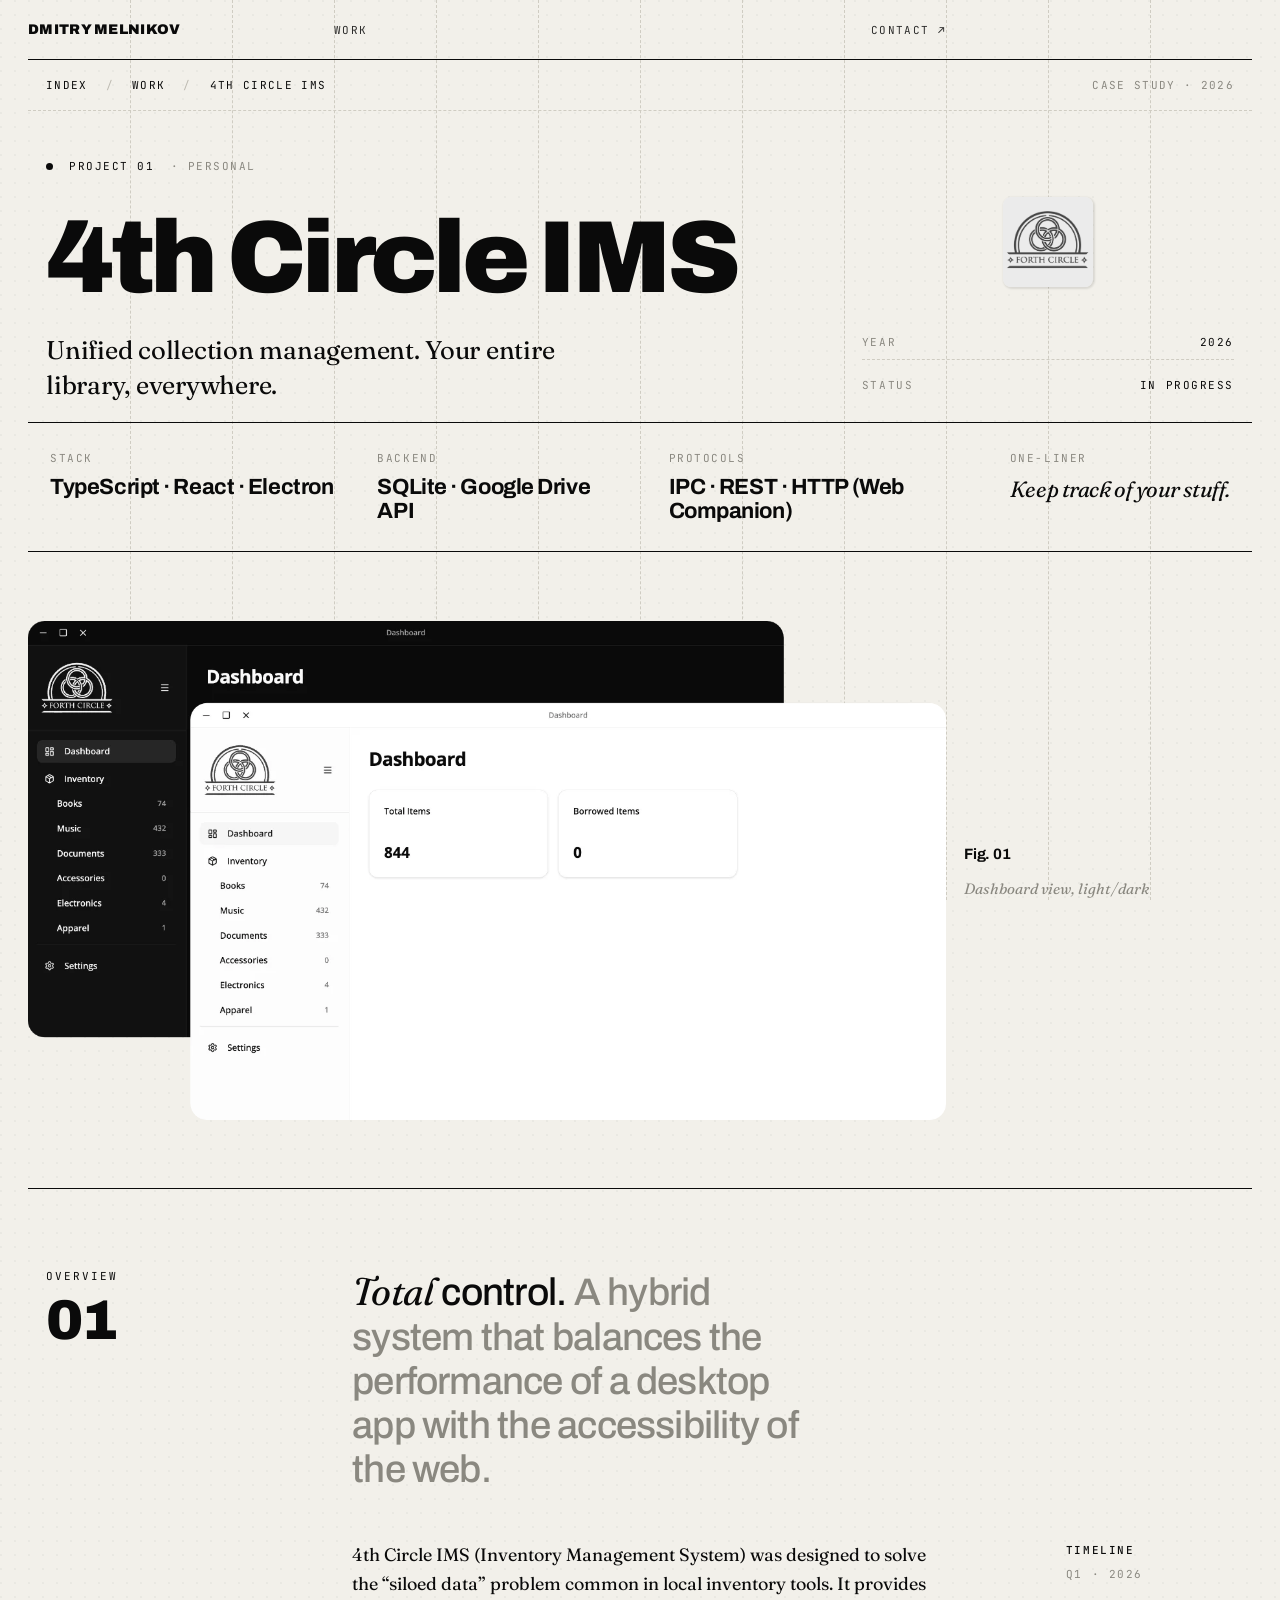
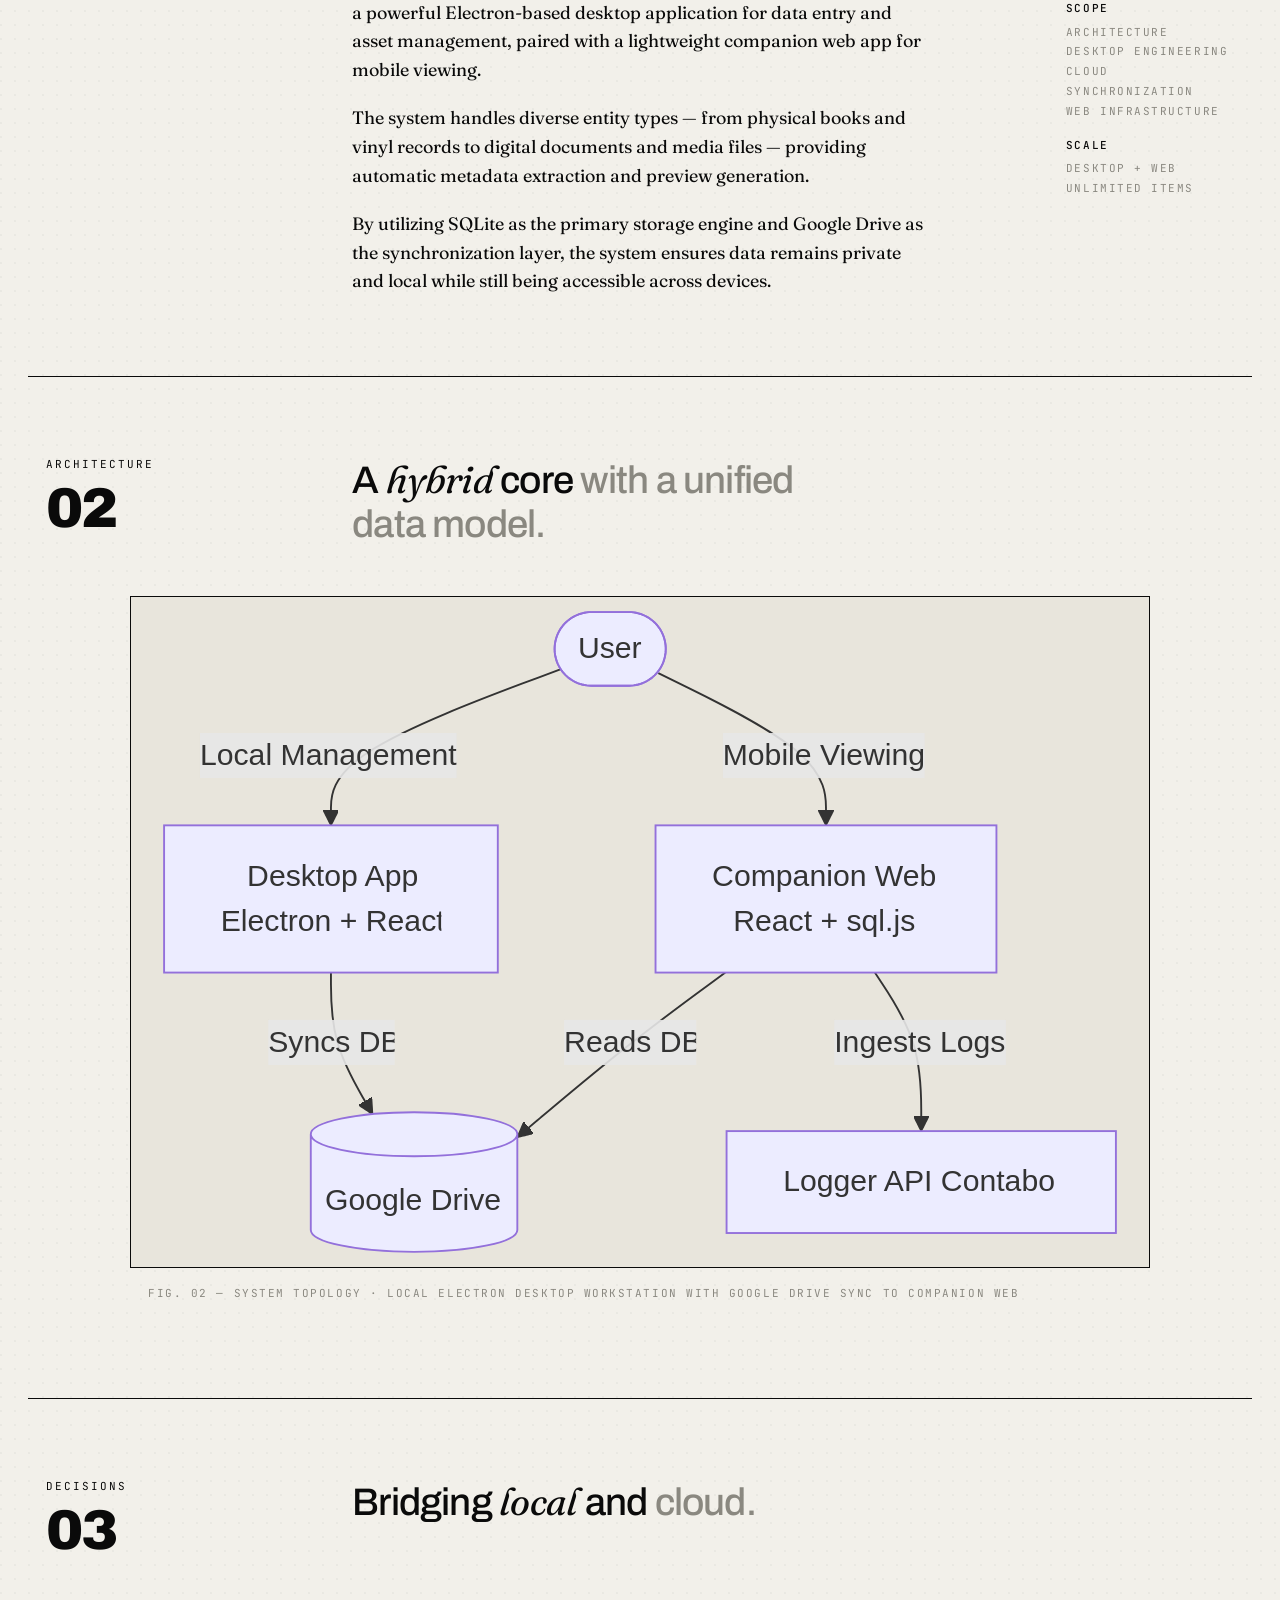
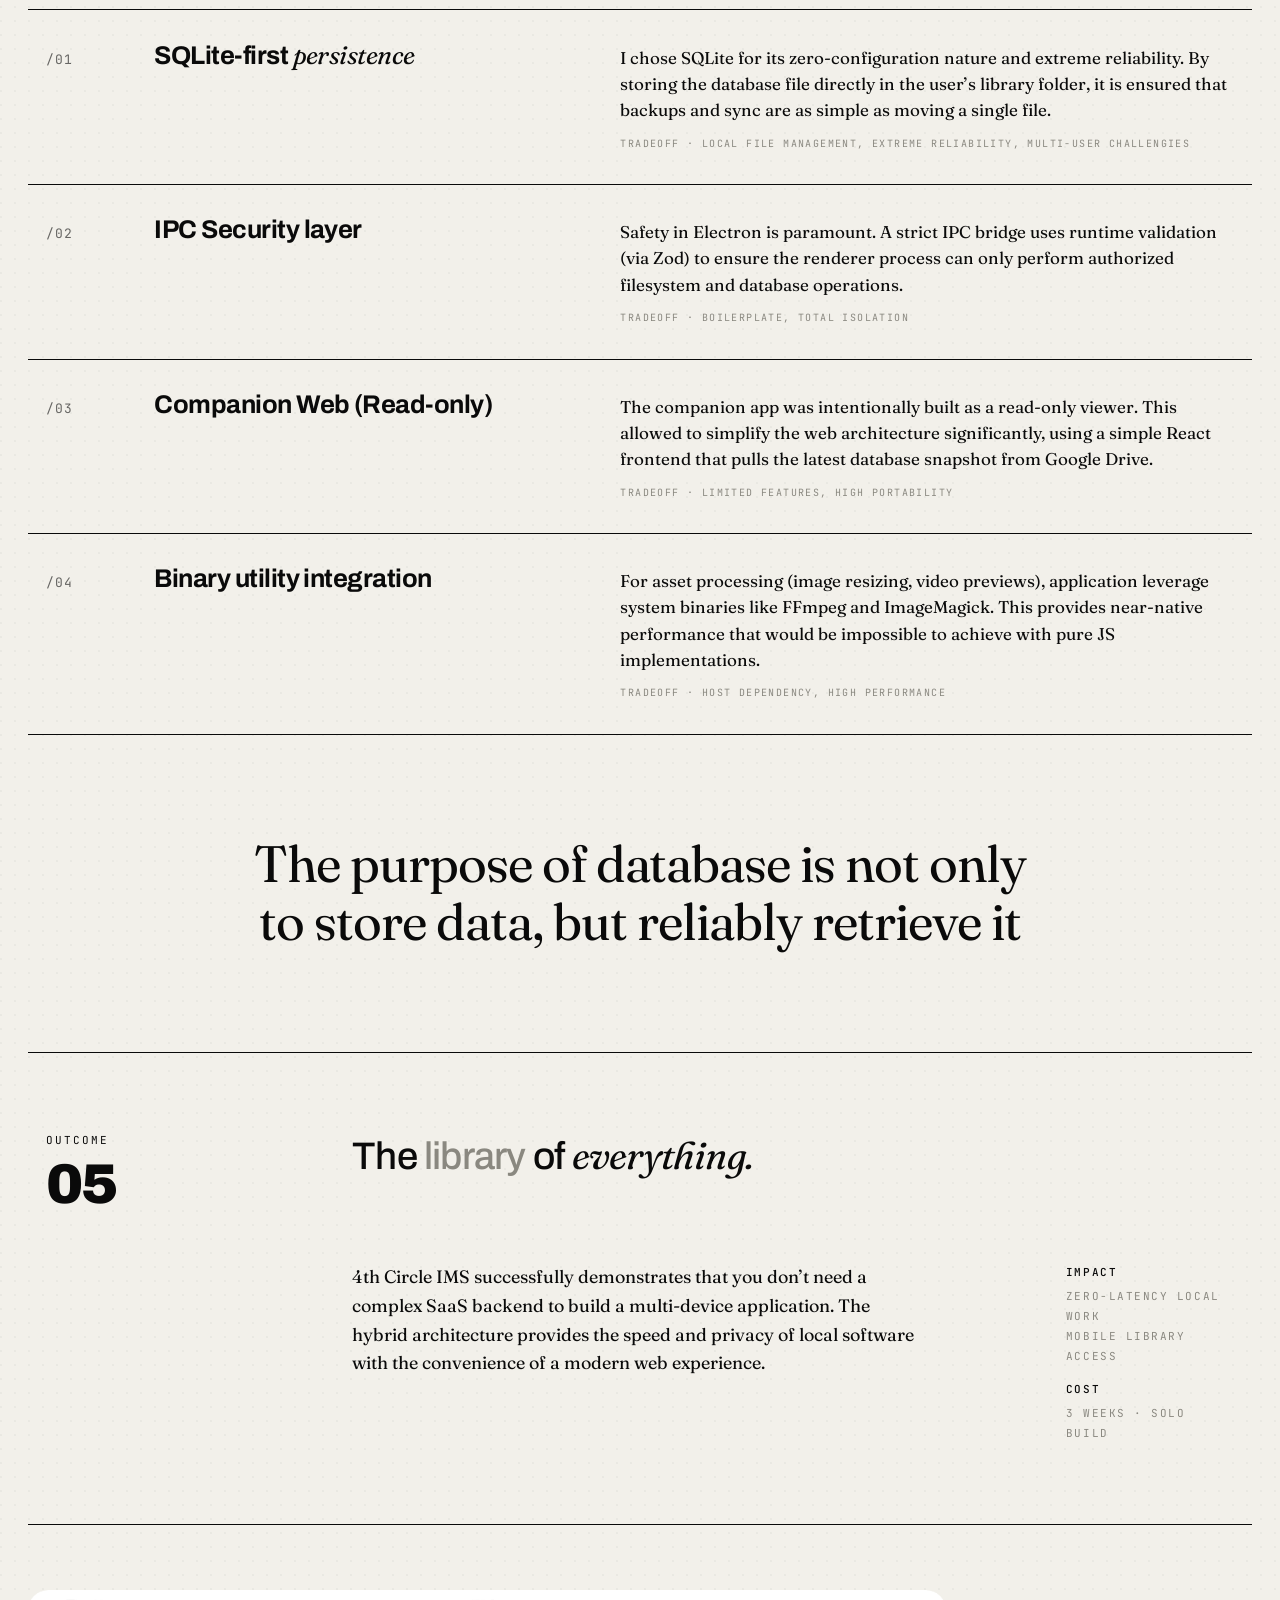
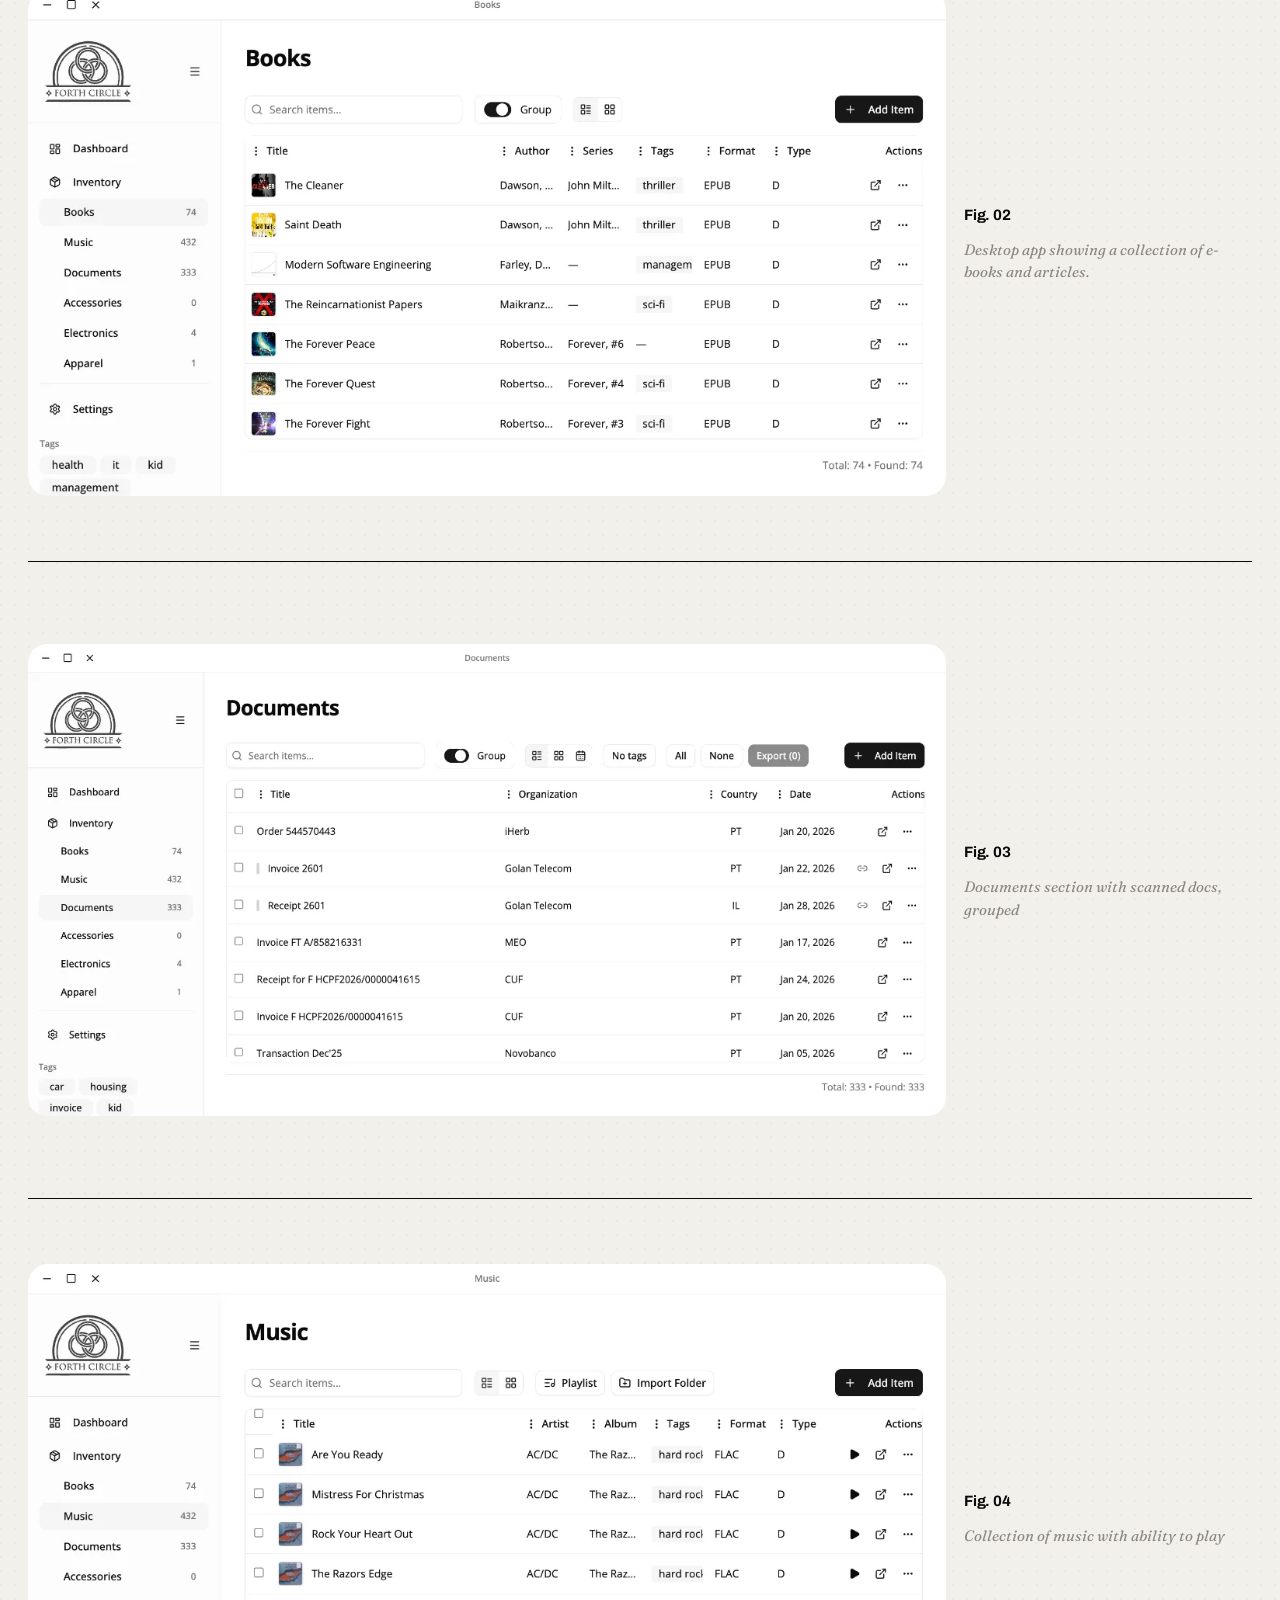
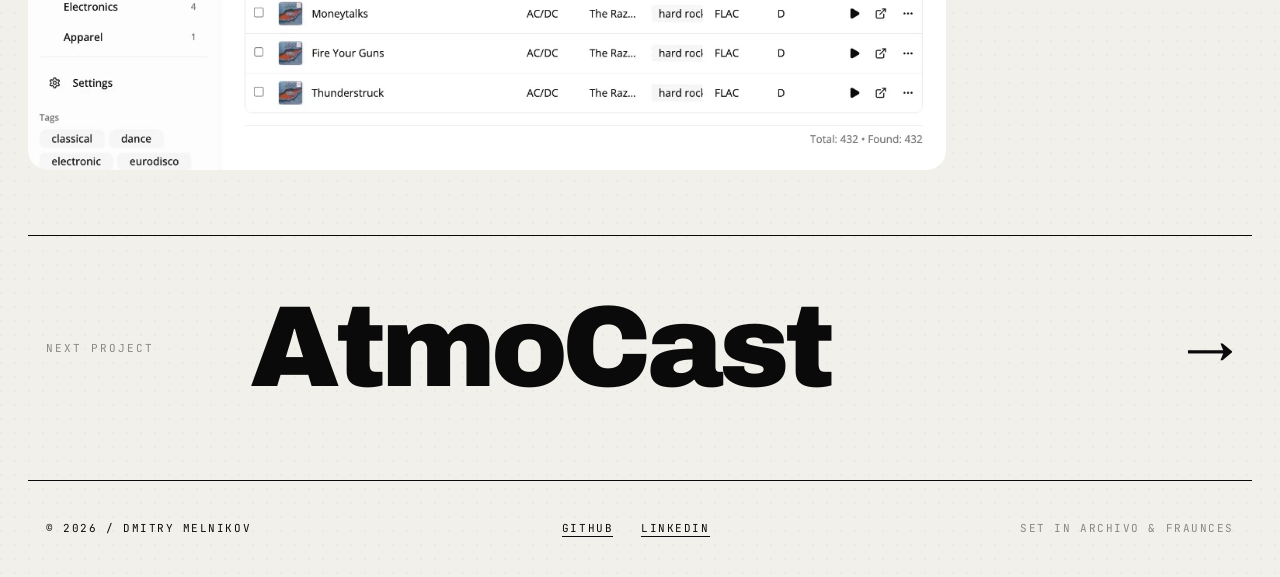
==== commit e6dd7f4b: "v3 + Cloud Player" ====
--- a/work/4th-circle-ims/index.html
+++ b/work/4th-circle-ims/index.html
@@ -13,4 +13,4 @@
 <section id="section" class="block" style> <div class="sec-head"> <div class="sec-num"> Outcome <span class="big">05</span> </div> <h2 class="sec-title"> <p>The <span class="soft">library </span>of <span class="serif">everything.</span></p> </h2> </div> <div class="prose"> <div class="prose-body"> <p>4th Circle IMS successfully demonstrates that you don’t need a complex SaaS backend to build a multi-device application. The hybrid architecture provides the speed and privacy of local software with the convenience of a modern web experience.</p> </div> <div class="prose-side"> <p><strong>Impact</strong>
 Zero-latency local work<br/>Mobile library access
 <strong>Cost</strong>
-3 weeks · Solo build</p> </div> </div> </section> <div class="screenshots"> <section key="0" class="cover"> <div class="cover-art" style="background-image: url(/_astro/screenshot-1.C3PVQ5SA.webp)" aria-label="Desktop app showing a collection of e-books and articles."></div> <div class="cover-caption"> <strong>Fig. 02</strong> <p>Desktop app showing a collection of e-books and articles.</p> </div> </section><section key="1" class="cover"> <div class="cover-art" style="background-image: url(/_astro/screenshot-2.Bfg7-IJC.webp)" aria-label="Documents section with scanned docs, grouped"></div> <div class="cover-caption"> <strong>Fig. 03</strong> <p>Documents section with scanned docs, grouped</p> </div> </section><section key="2" class="cover"> <div class="cover-art" style="background-image: url(/_astro/screenshot-3.DzPk2e_P.webp)" aria-label="Collection of music with ability to play"></div> <div class="cover-caption"> <strong>Fig. 04</strong> <p>Collection of music with ability to play</p> </div> </section> </div> <a href="/work/graph-editor" class="next"> <div class="next-label">Next project</div> <div class="next-name">Graph Editor</div> <div class="next-arrow">→</div> </a> <footer> <div class="foot"> <div>© 2026 / Dmitry Melnikov</div> <div class="foot-links"> <!-- <a href="mailto:hi@example.com">Email</a> --> <a href="https://github.com/d-mv/" target="_blank" rel="noopener">GitHub</a> <a href="https://www.linkedin.com/in/dmitry-melnikov-pm/" target="_blank" rel="noopener">LinkedIn</a> </div> <div class="foot-credit">Set in Archivo &amp; Fraunces</div> </div> </footer> </div> <button id="scrollToTop" class="scroll-top-button" onclick="window.scrollTo({ top: 0, behavior: 'smooth' })"> <img src="/up.svg" alt="Scroll to top"> </button> </body></html>+3 weeks · Solo build</p> </div> </div> </section> <div class="screenshots"> <section key="0" class="cover"> <div class="cover-art" style="background-image: url(/_astro/screenshot-1.C3PVQ5SA.webp)" aria-label="Desktop app showing a collection of e-books and articles."></div> <div class="cover-caption"> <strong>Fig. 02</strong> <p>Desktop app showing a collection of e-books and articles.</p> </div> </section><section key="1" class="cover"> <div class="cover-art" style="background-image: url(/_astro/screenshot-2.Bfg7-IJC.webp)" aria-label="Documents section with scanned docs, grouped"></div> <div class="cover-caption"> <strong>Fig. 03</strong> <p>Documents section with scanned docs, grouped</p> </div> </section><section key="2" class="cover"> <div class="cover-art" style="background-image: url(/_astro/screenshot-3.DzPk2e_P.webp)" aria-label="Collection of music with ability to play"></div> <div class="cover-caption"> <strong>Fig. 04</strong> <p>Collection of music with ability to play</p> </div> </section> </div> <a href="/work/atmocast" class="next"> <div class="next-label">Next project</div> <div class="next-name">AtmoCast</div> <div class="next-arrow">→</div> </a> <footer> <div class="foot"> <div>© 2026 / Dmitry Melnikov</div> <div class="foot-links"> <!-- <a href="mailto:hi@example.com">Email</a> --> <a href="https://github.com/d-mv/" target="_blank" rel="noopener">GitHub</a> <a href="https://www.linkedin.com/in/dmitry-melnikov-pm/" target="_blank" rel="noopener">LinkedIn</a> </div> <div class="foot-credit">Set in Archivo &amp; Fraunces</div> </div> </footer> </div> <button id="scrollToTop" class="scroll-top-button" onclick="window.scrollTo({ top: 0, behavior: 'smooth' })"> <img src="/up.svg" alt="Scroll to top"> </button> </body></html>
